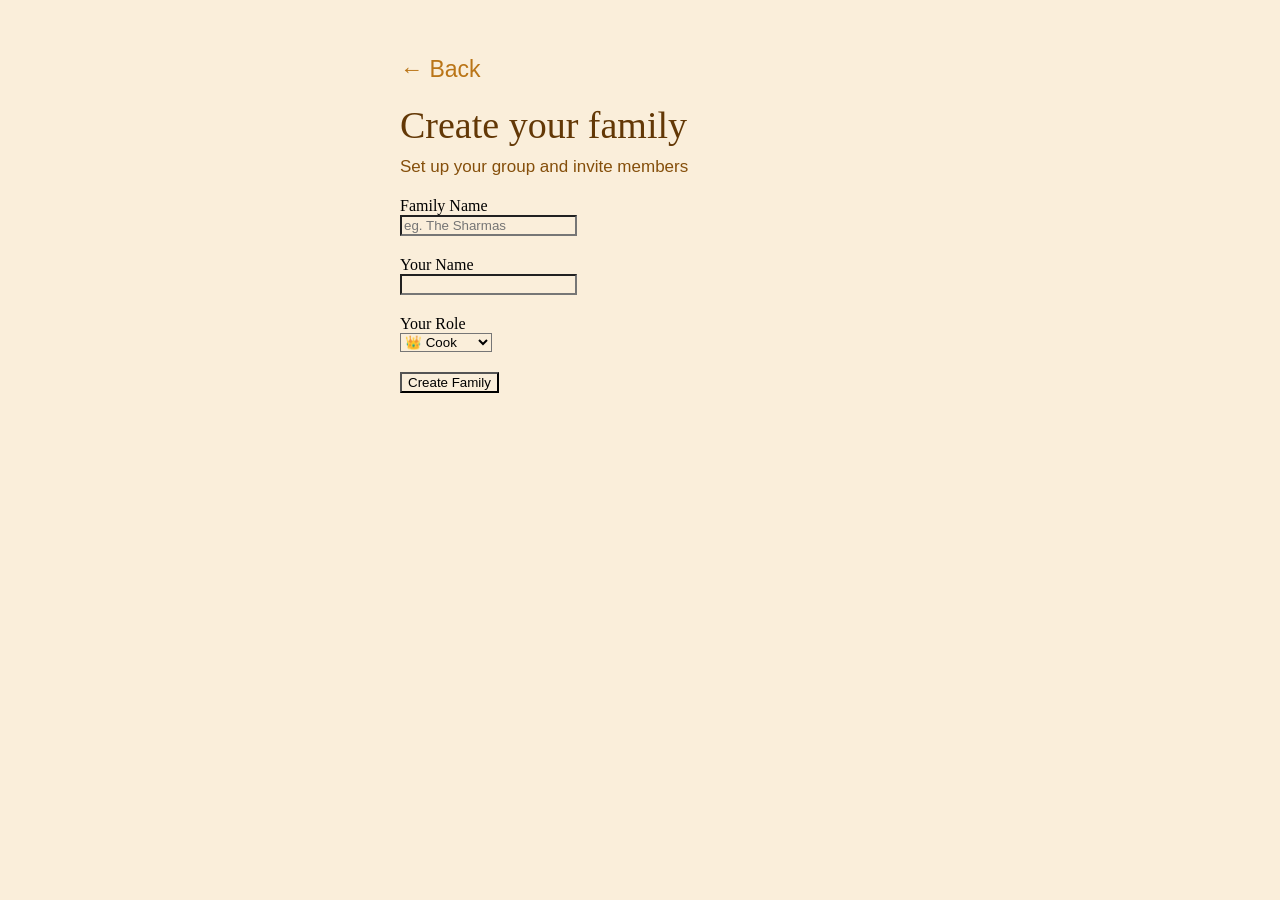
==== create.html @ 4cd3c0a6 "try pushing" ====
<!DOCTYPE html>
<html lang="en">
<head>
    <meta charset="UTF-8">
    <meta name="viewport" content="width=device-width, initial-scale=1.0">
    <title>Create and Register your family!</title>

    <link rel="stylesheet" href="style.css">
</head>
<body class = "page-create">
    <div class="createContainer">
        <nav class ="back">
            ← Back
        </nav>

        <div class="create-heading">
            <div id="main-heading">
            Create your family
            </div>
            
            <div id="sub-heading">
            Set up your group and invite members
            </div>
        </div>

        <form class="register-form">

            <div class="fam-name">
                <label>Family Name</label>
                <br>
                <input type="text" placeholder="eg. The Sharmas">
            </div>

            <div class="your-name">
                <label>Your Name</label>
                <br>
                <input type="text">
            </div>
            <div class="your-role">
                <label>Your Role</label>
                <br>
                <select>
                    <option value="cook">👑 Cook</option>
                    <option value="member">👨‍👩‍👧 Member</option>
                </select>
            </div>
            
            <div class="create_fam_button">
                <button> Create Family</button> </div>

        </form>
    </div>
        
</body>
</html>
---- style.css ----
*{
    background-color:#FAEEDA;
}
.page-index{
    padding:0;
    margin:0;
    text-align: center;
}

/* =====================INDEX PAGE===================== */

.container{

    height:100vh;
    width:100vw;
    display:flex;
    flex-direction:column;
    justify-content: center;
    align-items: center;
}
img{
    height:180px;
    width:180px;
    border-radius:40px;
    margin-bottom: 20px ;
}
.appName{
    font-family:Cambria, Cochin, Georgia, Times, 'Times New Roman', serif;
    font-size: 38px ;
    color:#633806;
    font-weight: 500;
    margin-bottom: 15px;
    
  
}
.tagLine{
    font-family:'Courier New', Courier, monospace;
    font-size: 23px ;
    color:#854F0B;
    font-weight: 400;
    margin-bottom:50px;
}

#btn1{
    font-family: sans-serif;
    font-size: 25px;
    font-weight: 500;
    background-color:#BA7517 ;
    color:#FEF9F0;
    padding:14px;
    gap:20px;
    border:none;
    border-radius: 8px;
    height:70px;
    width:450px;
    margin-bottom: 30px;
}
#btn2{
    font-family: sans-serif;
    font-size: 25px;
    font-weight: 500;
    border-color:#BA7517;
    color:#BA7517;
    padding:14px;
    border-radius:8px;
    height:70px;
    width:450px;
    background-color: #FAEEDA;
}
#btn1:hover {
    background-color: #854F0B;
    cursor: pointer;
}

#btn2:hover {
    background-color: #f0d9b5;
    cursor: pointer;
}

/* ====================CREATE PAGE=====================*/

.page-create{
    padding:3rem 1rem;
    text-align: left;
}
.createContainer{
    max-width:480px;
    width: 100%;
    margin:0 auto;
    display:flex;
    flex-direction: column;
    gap:20px;
}
.register-form{
    display: flex;
    flex-direction: column;
    gap:20px;
}
.back{
    font-size:23px;
    color:#BA7517;
    font-family:sans-serif;
    font-weight: 300;
}
.back:hover{
    color:#854F0B;
    cursor: pointer;
}
.create-heading{
    display:flex;
    flex-direction: column;
}
#main-heading{
    color:#633806;
    font-family: serif;
    font-size:38px;
    font-weight:500 ;
    margin-bottom: 10px;
}
#sub-heading{
    font-size:17px;
    font-weight:400;
    font-family: sans-serif;
    color:#854F0B;
}
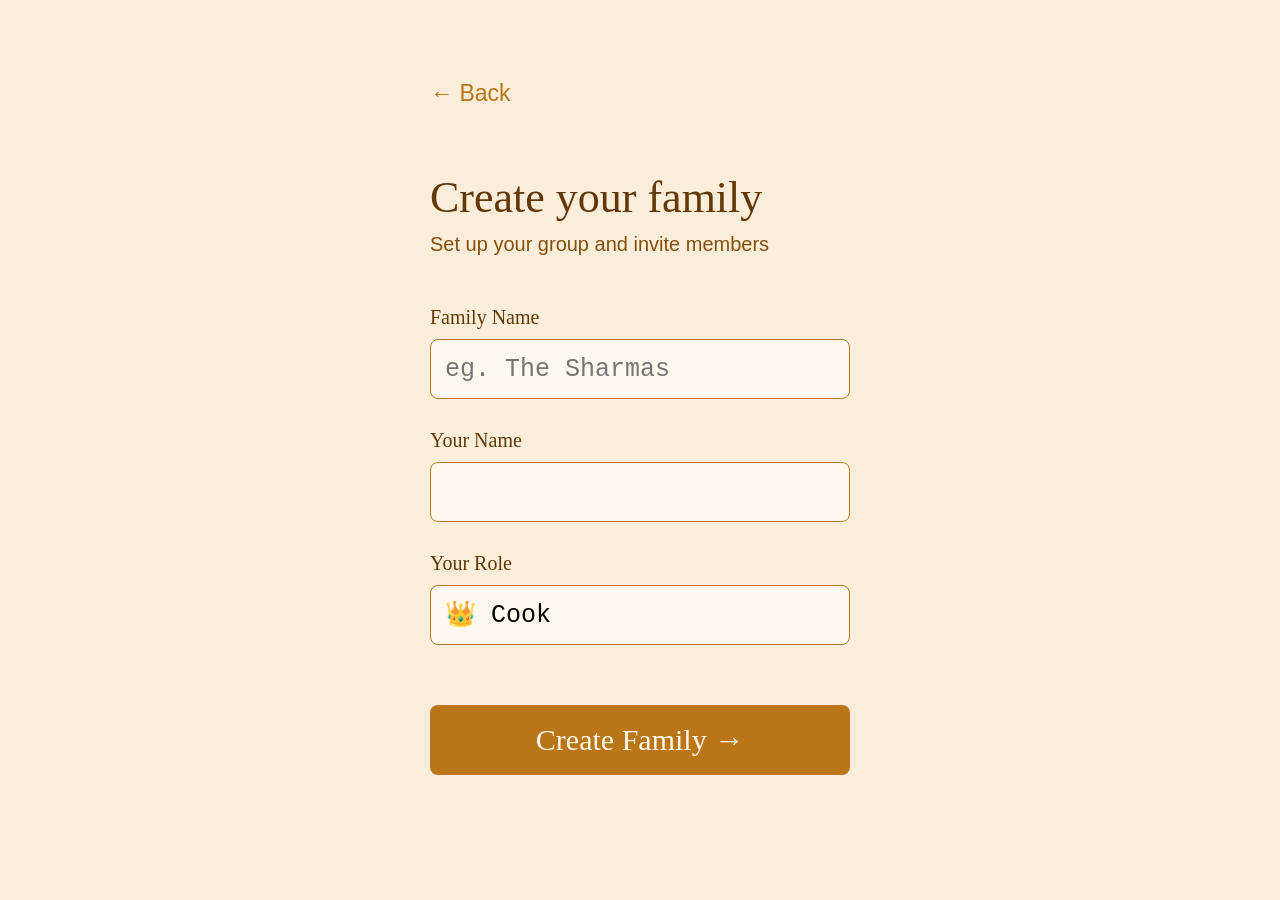
==== commit 9c47bfca: "create.html is ready" ====
--- a/create.html
+++ b/create.html
@@ -9,7 +9,7 @@
 </head>
 <body class = "page-create">
     <div class="createContainer">
-        <nav class ="back">
+        <nav class ="back" onclick="window.location.href='index.html'">
             ← Back
         </nav>
 
@@ -27,26 +27,26 @@
 
             <div class="fam-name">
                 <label>Family Name</label>
-                <br>
-                <input type="text" placeholder="eg. The Sharmas">
+                
+                <input type="text" placeholder="eg. The Sharmas" >
             </div>
 
             <div class="your-name">
                 <label>Your Name</label>
-                <br>
+                
                 <input type="text">
             </div>
             <div class="your-role">
                 <label>Your Role</label>
-                <br>
+                
                 <select>
                     <option value="cook">👑 Cook</option>
                     <option value="member">👨‍👩‍👧 Member</option>
                 </select>
             </div>
             
-            <div class="create_fam_button">
-                <button> Create Family</button> </div>
+            <div class="create_fam_button" >
+                <button > Create Family →</button> </div>
 
         </form>
     </div>
--- a/style.css
+++ b/style.css
@@ -1,5 +1,11 @@
-*{
-    background-color:#FAEEDA;
+* {
+    margin: 0;
+    padding: 0;
+    box-sizing: border-box;
+}
+body{
+    background-color: #FAEEDA;
+    
 }
 .page-index{
     padding:0;
@@ -15,7 +21,7 @@
     width:100vw;
     display:flex;
     flex-direction:column;
-    justify-content: center;
+    justify-content:center;
     align-items: center;
 }
 img{
@@ -80,31 +86,35 @@
 /* ====================CREATE PAGE=====================*/
 
 .page-create{
-    padding:3rem 1rem;
+    padding:5rem 1rem;
     text-align: left;
+    
 }
 .createContainer{
-    max-width:480px;
+    max-width:420px;
     width: 100%;
     margin:0 auto;
     display:flex;
     flex-direction: column;
     gap:20px;
+
 }
 .register-form{
     display: flex;
     flex-direction: column;
-    gap:20px;
+    
 }
 .back{
     font-size:23px;
     color:#BA7517;
     font-family:sans-serif;
     font-weight: 300;
+    margin-bottom: 45px;
+     cursor: pointer;
 }
 .back:hover{
     color:#854F0B;
-    cursor: pointer;
+   
 }
 .create-heading{
     display:flex;
@@ -113,14 +123,65 @@
 #main-heading{
     color:#633806;
     font-family: serif;
-    font-size:38px;
+    font-size:44px;
     font-weight:500 ;
     margin-bottom: 10px;
 }
 #sub-heading{
-    font-size:17px;
+    font-size:20px;
     font-weight:400;
     font-family: sans-serif;
     color:#854F0B;
+    margin-bottom: 30px;
+}
+.page-create label {
+    display: block;
+    font-family:'Times New Roman', Times, serif;
+    font-size: 20px;
+    font-weight: 500;
+    color: #633806;
+    margin-bottom: 10px;
+    
+}
+.page-create input{
+    border: 1.5px solid #BA7517;
+    border-radius: 8px;
+    background: #FEF9F0;
+    padding:12px 14px;
+    margin-bottom: 30px;
+    width:100%;
+    height:60px;
+    font-size: 25px;
+    font-family: 'Courier New', Courier, monospace;
+    box-sizing: border-box;
+}
+.page-create select{
+    border: 1.5px solid #BA7517;
+    border-radius: 8px;
+    background: #FEF9F0;
+    padding:12px 14px;
+    margin-bottom: 30px;
+    width:100%;
+    height:60px;
+    font-size: 25px;
+    appearance: none;
+    box-sizing: border-box;
+    font-family: 'Courier New', Courier, monospace;
+
 }
 
+.create_fam_button button{
+    padding: 14px;
+    border: none;
+    border-radius: 8px;
+    width:100%;
+    height:70px;
+    font-size: 30px;
+    cursor:pointer;
+    background-color:#BA7517;
+    color: #FEF9F0;
+    font-weight: 500;
+    font-family:Georgia, 'Times New Roman', Times, serif;
+    margin-top:30px;
+    box-sizing: border-box;
+}
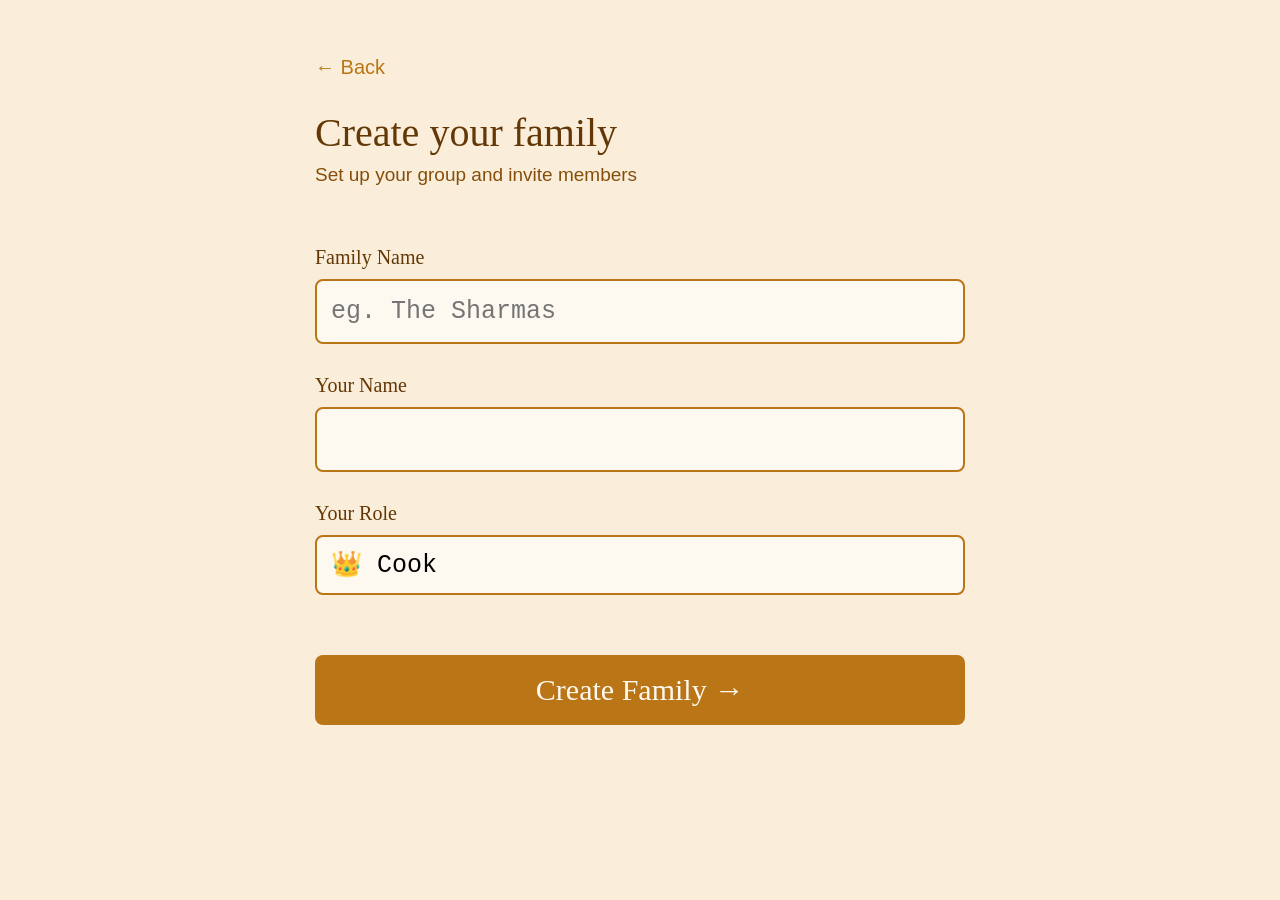
==== commit e2a3feff: "added fam-code-box in create.html" ====
--- a/create.html
+++ b/create.html
@@ -49,6 +49,15 @@
                 <button > Create Family →</button> </div>
 
         </form>
+
+        <section class = "fam-code-box" id ="hidden">
+            <div class = "message"></div>
+            <p>Your family code is </p>
+            <h1 id="generatedCode">SHRM49</h1>
+            <p>Share this with your family members</p>
+            <button id = "copy-msg-btn" onclick="copyCode()">📋 Copy Code</button>
+
+        </section>
     </div>
         
 </body>
--- a/style.css
+++ b/style.css
@@ -86,17 +86,17 @@
 /* ====================CREATE PAGE=====================*/
 
 .page-create{
-    padding:5rem 1rem;
+    padding:3.5rem 2rem;
     text-align: left;
     
 }
 .createContainer{
-    max-width:420px;
+    max-width:650px;
     width: 100%;
     margin:0 auto;
     display:flex;
     flex-direction: column;
-    gap:20px;
+    gap:30px;
 
 }
 .register-form{
@@ -105,12 +105,12 @@
     
 }
 .back{
-    font-size:23px;
+    font-size:20px;
     color:#BA7517;
     font-family:sans-serif;
     font-weight: 300;
-    margin-bottom: 45px;
-     cursor: pointer;
+    
+    cursor: pointer;
 }
 .back:hover{
     color:#854F0B;
@@ -123,12 +123,12 @@
 #main-heading{
     color:#633806;
     font-family: serif;
-    font-size:44px;
+    font-size:40px;
     font-weight:500 ;
-    margin-bottom: 10px;
+    margin-bottom: 8px;
 }
 #sub-heading{
-    font-size:20px;
+    font-size:19px;
     font-weight:400;
     font-family: sans-serif;
     color:#854F0B;
@@ -144,19 +144,19 @@
     
 }
 .page-create input{
-    border: 1.5px solid #BA7517;
+    border: 2px solid #BA7517;
     border-radius: 8px;
     background: #FEF9F0;
     padding:12px 14px;
     margin-bottom: 30px;
     width:100%;
-    height:60px;
+    height:65px;
     font-size: 25px;
     font-family: 'Courier New', Courier, monospace;
     box-sizing: border-box;
 }
 .page-create select{
-    border: 1.5px solid #BA7517;
+    border: 2px solid #BA7517;
     border-radius: 8px;
     background: #FEF9F0;
     padding:12px 14px;
@@ -184,4 +184,42 @@
     font-family:Georgia, 'Times New Roman', Times, serif;
     margin-top:30px;
     box-sizing: border-box;
-}
+    margin-bottom: 30px;
+
+}
+.fam-code-box{
+    border: 2px solid #BA7517;
+    border-radius: 8px;
+    background: #FEF9F0;
+    padding:40px 25px;
+    text-align: center;
+    color:#854F0B;
+    font-weight: 500;
+    max-height: 900px;
+
+    display:none;
+}
+.fam-code-box #generatedCode{
+    margin-bottom: 20px;
+    font-size:50px;
+    font-weight:600;
+    color:#633806;
+    letter-spacing: 8px;    
+}
+.fam-code-box p{
+    margin-bottom: 20px;
+    font-size: large;
+}
+.fam-code-box #copy-msg-btn{
+    border: none;
+    border-radius: 8px;
+    cursor:pointer;
+    background-color:#BA7517;
+    color: #FEF9F0;
+    font-weight: 300;
+    height:50px;
+    width:190px;
+    font-size: 22px;
+   
+    font-family:Georgia, 'Times New Roman', Times, serif;
+}
